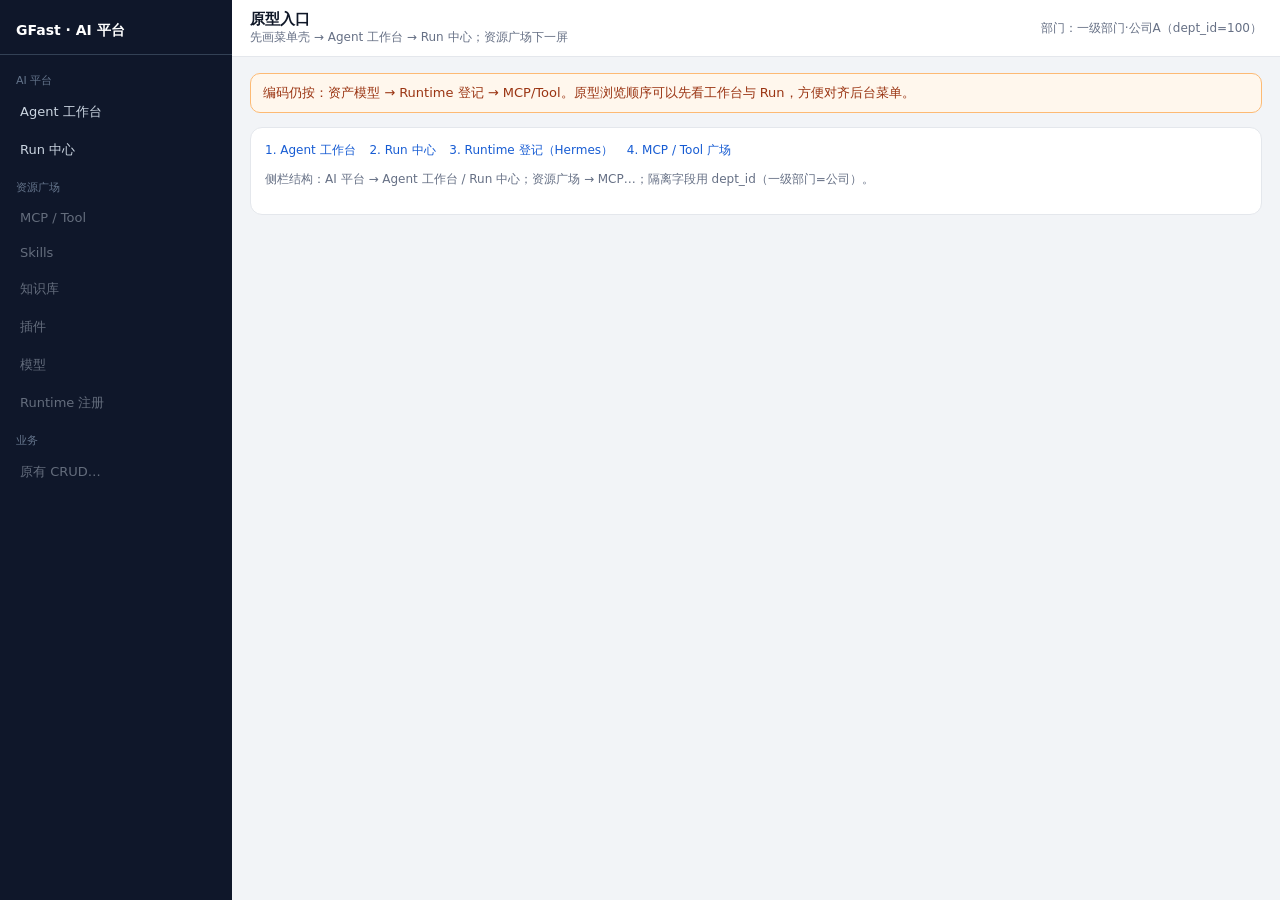
==== prototype/index.html @ 7dce7b86 "docs: remove asset-model; add admin UI prototypes Prototype order: Agent workbench, Run center, then" ====
<!DOCTYPE html>
<html lang="zh-CN">
<head>
  <meta charset="UTF-8" />
  <meta name="viewport" content="width=device-width, initial-scale=1" />
  <title>AI 平台后台原型</title>
  <link rel="stylesheet" href="./_styles.css" />
</head>
<body>
  <div class="app">
    
<aside class="side">
  <div class="logo">GFast · AI 平台</div>
  <div class="g">AI 平台</div>
  <a class="item" href="./agent-workbench.html" data-nav="workbench">Agent 工作台</a>
  <a class="item" href="./run-center.html" data-nav="run">Run 中心</a>
  <div class="g">资源广场</div>
  <a class="item dim" href="./plaza-mcp.html" data-nav="mcp">MCP / Tool</a>
  <a class="item dim" href="#" title="后做">Skills</a>
  <a class="item dim" href="#" title="后做">知识库</a>
  <a class="item dim" href="#" title="后做">插件</a>
  <a class="item dim" href="#" title="后做">模型</a>
  <a class="item dim" href="./runtime.html" data-nav="runtime">Runtime 注册</a>
  <div class="g">业务</div>
  <a class="item dim" href="#">原有 CRUD…</a>
</aside>

    <div class="main">
      <div class="top">
        <div>
          <div class="title">原型入口</div>
          <div class="meta">先画菜单壳 → Agent 工作台 → Run 中心；资源广场下一屏</div>
        </div>
        <div class="meta">部门：一级部门·公司A（dept_id=100）</div>
      </div>
      <div class="content">
        <div class="banner">编码仍按：资产模型 → Runtime 登记 → MCP/Tool。原型浏览顺序可以先看工作台与 Run，方便对齐后台菜单。</div>
        <div class="card">
          <div class="navlinks">
            <a href="./agent-workbench.html">1. Agent 工作台</a>
            <a href="./run-center.html">2. Run 中心</a>
            <a href="./runtime.html">3. Runtime 登记（Hermes）</a>
            <a href="./plaza-mcp.html">4. MCP / Tool 广场</a>
          </div>
          <p class="muted" style="margin-top:12px">侧栏结构：AI 平台 → Agent 工作台 / Run 中心；资源广场 → MCP…；隔离字段用 dept_id（一级部门=公司）。</p>
        </div>
      </div>
    </div>
  </div>
</body>
</html>
---- prototype/_styles.css ----
:root {
  --bg: #f2f4f7; --panel: #fff; --text: #101828; --muted: #667085;
  --border: #e4e7ec; --side: #0f172a; --side2: #1e293b; --brand: #3b82f6;
  --ok: #12b76a; --warn: #f79009; --danger: #f04438;
}
* { box-sizing: border-box; }
body { margin: 0; font-family: "PingFang SC","Noto Sans SC","Microsoft YaHei",system-ui,sans-serif; background: var(--bg); color: var(--text); }
a { color: inherit; text-decoration: none; }
.app { display: grid; grid-template-columns: 232px 1fr; min-height: 100vh; }
.side { background: var(--side); color: #cbd5e1; padding: 12px 0; }
.side .logo { color: #fff; font-weight: 700; padding: 10px 16px 14px; border-bottom: 1px solid #334155; margin-bottom: 8px; font-size: 14px; }
.side .g { padding: 10px 16px 4px; font-size: 11px; color: #64748b; }
.side a.item { display: block; margin: 2px 8px; padding: 9px 12px; border-radius: 8px; font-size: 13px; color: #cbd5e1; }
.side a.item:hover { background: var(--side2); color: #fff; }
.side a.item.on { background: #1d4ed8; color: #fff; }
.side a.item.dim { opacity: .45; }
.main { display: flex; flex-direction: column; min-width: 0; }
.top { background: var(--panel); border-bottom: 1px solid var(--border); padding: 10px 18px; display: flex; justify-content: space-between; align-items: center; }
.top .title { font-weight: 650; font-size: 15px; }
.top .meta { font-size: 12px; color: var(--muted); }
.content { padding: 16px 18px 40px; }
.banner { background: #fff7ed; border: 1px solid #fdba74; color: #9a3412; border-radius: 10px; padding: 10px 12px; font-size: 13px; margin-bottom: 14px; }
.card { background: var(--panel); border: 1px solid var(--border); border-radius: 12px; padding: 14px; margin-bottom: 12px; }
.row { display: flex; gap: 12px; flex-wrap: wrap; }
.col { flex: 1 1 280px; }
label { display: block; font-size: 12px; color: var(--muted); margin-bottom: 4px; }
select, input, textarea {
  width: 100%; border: 1px solid var(--border); border-radius: 8px; padding: 8px 10px; font-size: 13px; background: #fff;
}
textarea { min-height: 110px; resize: vertical; }
.btn { border: 1px solid var(--border); background: #fff; border-radius: 8px; padding: 8px 12px; font-size: 13px; cursor: default; }
.btn.primary { background: #1d4ed8; border-color: #1d4ed8; color: #fff; }
.btn.ghost { background: transparent; }
.toolbar { display: flex; gap: 8px; flex-wrap: wrap; margin: 10px 0; }
table { width: 100%; border-collapse: collapse; font-size: 12.5px; }
th, td { border-bottom: 1px solid var(--border); padding: 9px 8px; text-align: left; vertical-align: top; }
th { color: var(--muted); font-weight: 600; background: #f9fafb; }
.pill { display: inline-block; padding: 1px 8px; border-radius: 999px; font-size: 11px; font-weight: 700; }
.ok { background: #ecfdf3; color: #027a48; }
.run { background: #eff8ff; color: #175cd3; }
.fail { background: #fef3f2; color: #b42318; }
.wait { background: #fffaeb; color: #b54708; }
.muted { color: var(--muted); font-size: 12px; }
.kpi { display: grid; grid-template-columns: repeat(4, 1fr); gap: 10px; margin-bottom: 12px; }
@media (max-width: 900px) { .app { grid-template-columns: 1fr; } .kpi { grid-template-columns: 1fr 1fr; } }
.kpi .card { margin: 0; }
.kpi b { display: block; font-size: 20px; margin-top: 4px; }
.stream {
  background: #0f172a; color: #e2e8f0; border-radius: 10px; padding: 12px; font-size: 12px;
  min-height: 180px; white-space: pre-wrap; line-height: 1.5;
}
.navlinks { font-size: 12px; color: var(--muted); }
.navlinks a { color: #175cd3; margin-right: 10px; }
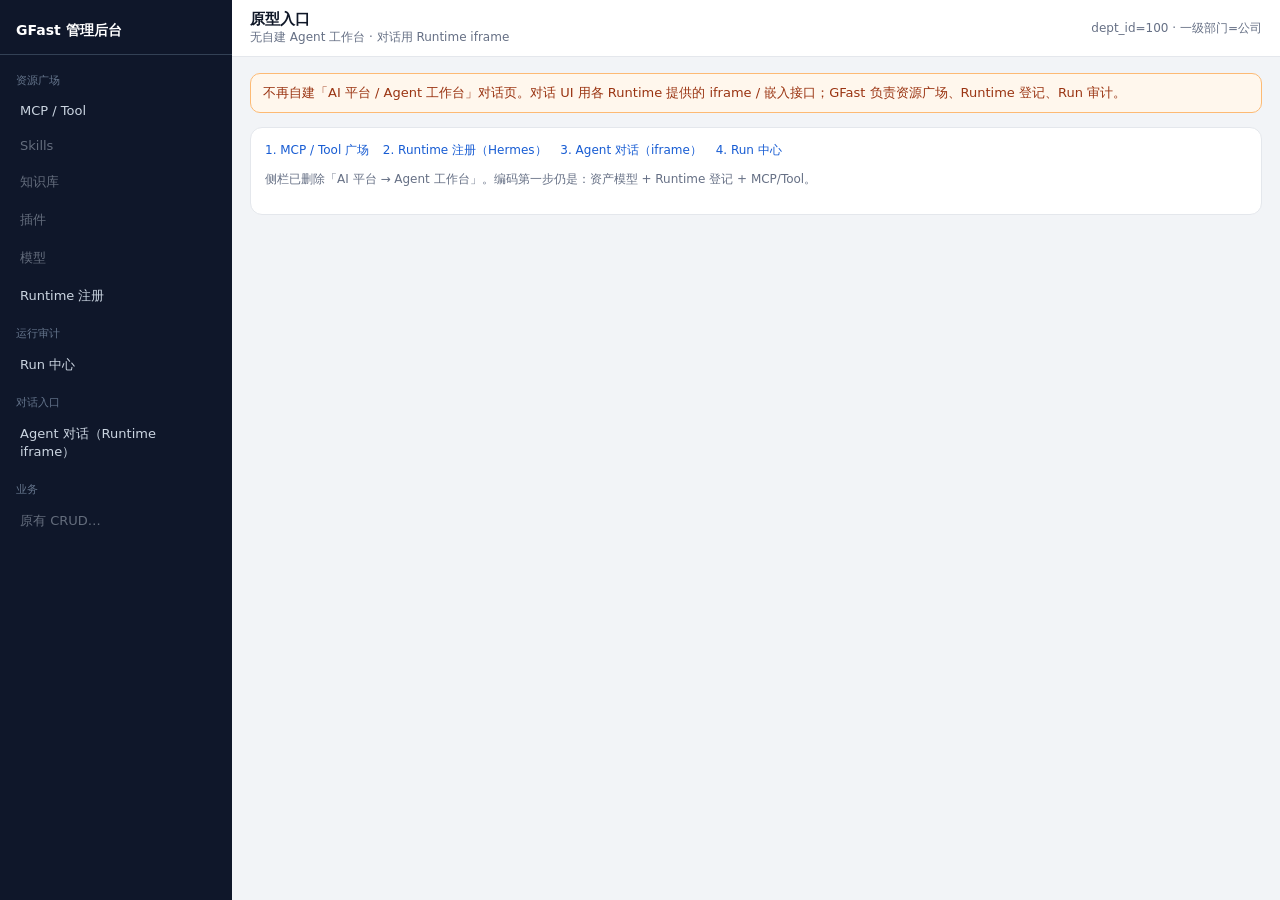
==== commit 9eb31fe3: "docs: drop self-built Agent workbench; use Runtime iframe chat Remove AI平台/Agent工作台 menu; GFast host" ====
--- a/prototype/index.html
+++ b/prototype/index.html
@@ -3,24 +3,25 @@
 <head>
   <meta charset="UTF-8" />
   <meta name="viewport" content="width=device-width, initial-scale=1" />
-  <title>AI 平台后台原型</title>
-  <link rel="stylesheet" href="./_styles.css" />
+  <title>AI 后台原型</title>
+  <link rel="stylesheet" href="./styles.css" />
 </head>
 <body>
   <div class="app">
-    
+
 <aside class="side">
-  <div class="logo">GFast · AI 平台</div>
-  <div class="g">AI 平台</div>
-  <a class="item" href="./agent-workbench.html" data-nav="workbench">Agent 工作台</a>
-  <a class="item" href="./run-center.html" data-nav="run">Run 中心</a>
+  <div class="logo">GFast 管理后台</div>
   <div class="g">资源广场</div>
-  <a class="item dim" href="./plaza-mcp.html" data-nav="mcp">MCP / Tool</a>
+  <a class="item" href="./plaza-mcp.html" data-nav="mcp">MCP / Tool</a>
   <a class="item dim" href="#" title="后做">Skills</a>
   <a class="item dim" href="#" title="后做">知识库</a>
   <a class="item dim" href="#" title="后做">插件</a>
   <a class="item dim" href="#" title="后做">模型</a>
-  <a class="item dim" href="./runtime.html" data-nav="runtime">Runtime 注册</a>
+  <a class="item" href="./runtime.html" data-nav="runtime">Runtime 注册</a>
+  <div class="g">运行审计</div>
+  <a class="item" href="./run-center.html" data-nav="run">Run 中心</a>
+  <div class="g">对话入口</div>
+  <a class="item" href="./chat-iframe.html" data-nav="chat">Agent 对话（Runtime iframe）</a>
   <div class="g">业务</div>
   <a class="item dim" href="#">原有 CRUD…</a>
 </aside>
@@ -29,23 +30,26 @@
       <div class="top">
         <div>
           <div class="title">原型入口</div>
-          <div class="meta">先画菜单壳 → Agent 工作台 → Run 中心；资源广场下一屏</div>
+          <div class="meta">无自建 Agent 工作台 · 对话用 Runtime iframe</div>
         </div>
-        <div class="meta">部门：一级部门·公司A（dept_id=100）</div>
+        <div class="meta">dept_id=100 · 一级部门=公司</div>
       </div>
       <div class="content">
-        <div class="banner">编码仍按：资产模型 → Runtime 登记 → MCP/Tool。原型浏览顺序可以先看工作台与 Run，方便对齐后台菜单。</div>
+
+        <div class="banner">不再自建「AI 平台 / Agent 工作台」对话页。对话 UI 用各 Runtime 提供的 iframe / 嵌入接口；GFast 负责资源广场、Runtime 登记、Run 审计。</div>
         <div class="card">
           <div class="navlinks">
-            <a href="./agent-workbench.html">1. Agent 工作台</a>
-            <a href="./run-center.html">2. Run 中心</a>
-            <a href="./runtime.html">3. Runtime 登记（Hermes）</a>
-            <a href="./plaza-mcp.html">4. MCP / Tool 广场</a>
+            <a href="./plaza-mcp.html">1. MCP / Tool 广场</a>
+            <a href="./runtime.html">2. Runtime 注册（Hermes）</a>
+            <a href="./chat-iframe.html">3. Agent 对话（iframe）</a>
+            <a href="./run-center.html">4. Run 中心</a>
           </div>
-          <p class="muted" style="margin-top:12px">侧栏结构：AI 平台 → Agent 工作台 / Run 中心；资源广场 → MCP…；隔离字段用 dept_id（一级部门=公司）。</p>
+          <p class="muted" style="margin-top:12px">侧栏已删除「AI 平台 → Agent 工作台」。编码第一步仍是：资产模型 + Runtime 登记 + MCP/Tool。</p>
         </div>
+
       </div>
     </div>
   </div>
+  <script>document.querySelectorAll('[data-nav=none]').forEach(e=>{e.classList.add('on');e.classList.remove('dim')})</script>
 </body>
 </html>
--- a/prototype/styles.css
+++ b/prototype/styles.css
@@ -0,0 +1,53 @@
+:root {
+  --bg: #f2f4f7; --panel: #fff; --text: #101828; --muted: #667085;
+  --border: #e4e7ec; --side: #0f172a; --side2: #1e293b; --brand: #3b82f6;
+  --ok: #12b76a; --warn: #f79009; --danger: #f04438;
+}
+* { box-sizing: border-box; }
+body { margin: 0; font-family: "PingFang SC","Noto Sans SC","Microsoft YaHei",system-ui,sans-serif; background: var(--bg); color: var(--text); }
+a { color: inherit; text-decoration: none; }
+.app { display: grid; grid-template-columns: 232px 1fr; min-height: 100vh; }
+.side { background: var(--side); color: #cbd5e1; padding: 12px 0; }
+.side .logo { color: #fff; font-weight: 700; padding: 10px 16px 14px; border-bottom: 1px solid #334155; margin-bottom: 8px; font-size: 14px; }
+.side .g { padding: 10px 16px 4px; font-size: 11px; color: #64748b; }
+.side a.item { display: block; margin: 2px 8px; padding: 9px 12px; border-radius: 8px; font-size: 13px; color: #cbd5e1; }
+.side a.item:hover { background: var(--side2); color: #fff; }
+.side a.item.on { background: #1d4ed8; color: #fff; }
+.side a.item.dim { opacity: .45; }
+.main { display: flex; flex-direction: column; min-width: 0; }
+.top { background: var(--panel); border-bottom: 1px solid var(--border); padding: 10px 18px; display: flex; justify-content: space-between; align-items: center; }
+.top .title { font-weight: 650; font-size: 15px; }
+.top .meta { font-size: 12px; color: var(--muted); }
+.content { padding: 16px 18px 40px; }
+.banner { background: #fff7ed; border: 1px solid #fdba74; color: #9a3412; border-radius: 10px; padding: 10px 12px; font-size: 13px; margin-bottom: 14px; }
+.card { background: var(--panel); border: 1px solid var(--border); border-radius: 12px; padding: 14px; margin-bottom: 12px; }
+.row { display: flex; gap: 12px; flex-wrap: wrap; }
+.col { flex: 1 1 280px; }
+label { display: block; font-size: 12px; color: var(--muted); margin-bottom: 4px; }
+select, input, textarea {
+  width: 100%; border: 1px solid var(--border); border-radius: 8px; padding: 8px 10px; font-size: 13px; background: #fff;
+}
+textarea { min-height: 110px; resize: vertical; }
+.btn { border: 1px solid var(--border); background: #fff; border-radius: 8px; padding: 8px 12px; font-size: 13px; cursor: default; }
+.btn.primary { background: #1d4ed8; border-color: #1d4ed8; color: #fff; }
+.btn.ghost { background: transparent; }
+.toolbar { display: flex; gap: 8px; flex-wrap: wrap; margin: 10px 0; }
+table { width: 100%; border-collapse: collapse; font-size: 12.5px; }
+th, td { border-bottom: 1px solid var(--border); padding: 9px 8px; text-align: left; vertical-align: top; }
+th { color: var(--muted); font-weight: 600; background: #f9fafb; }
+.pill { display: inline-block; padding: 1px 8px; border-radius: 999px; font-size: 11px; font-weight: 700; }
+.ok { background: #ecfdf3; color: #027a48; }
+.run { background: #eff8ff; color: #175cd3; }
+.fail { background: #fef3f2; color: #b42318; }
+.wait { background: #fffaeb; color: #b54708; }
+.muted { color: var(--muted); font-size: 12px; }
+.kpi { display: grid; grid-template-columns: repeat(4, 1fr); gap: 10px; margin-bottom: 12px; }
+@media (max-width: 900px) { .app { grid-template-columns: 1fr; } .kpi { grid-template-columns: 1fr 1fr; } }
+.kpi .card { margin: 0; }
+.kpi b { display: block; font-size: 20px; margin-top: 4px; }
+.stream {
+  background: #0f172a; color: #e2e8f0; border-radius: 10px; padding: 12px; font-size: 12px;
+  min-height: 180px; white-space: pre-wrap; line-height: 1.5;
+}
+.navlinks { font-size: 12px; color: var(--muted); }
+.navlinks a { color: #175cd3; margin-right: 10px; }
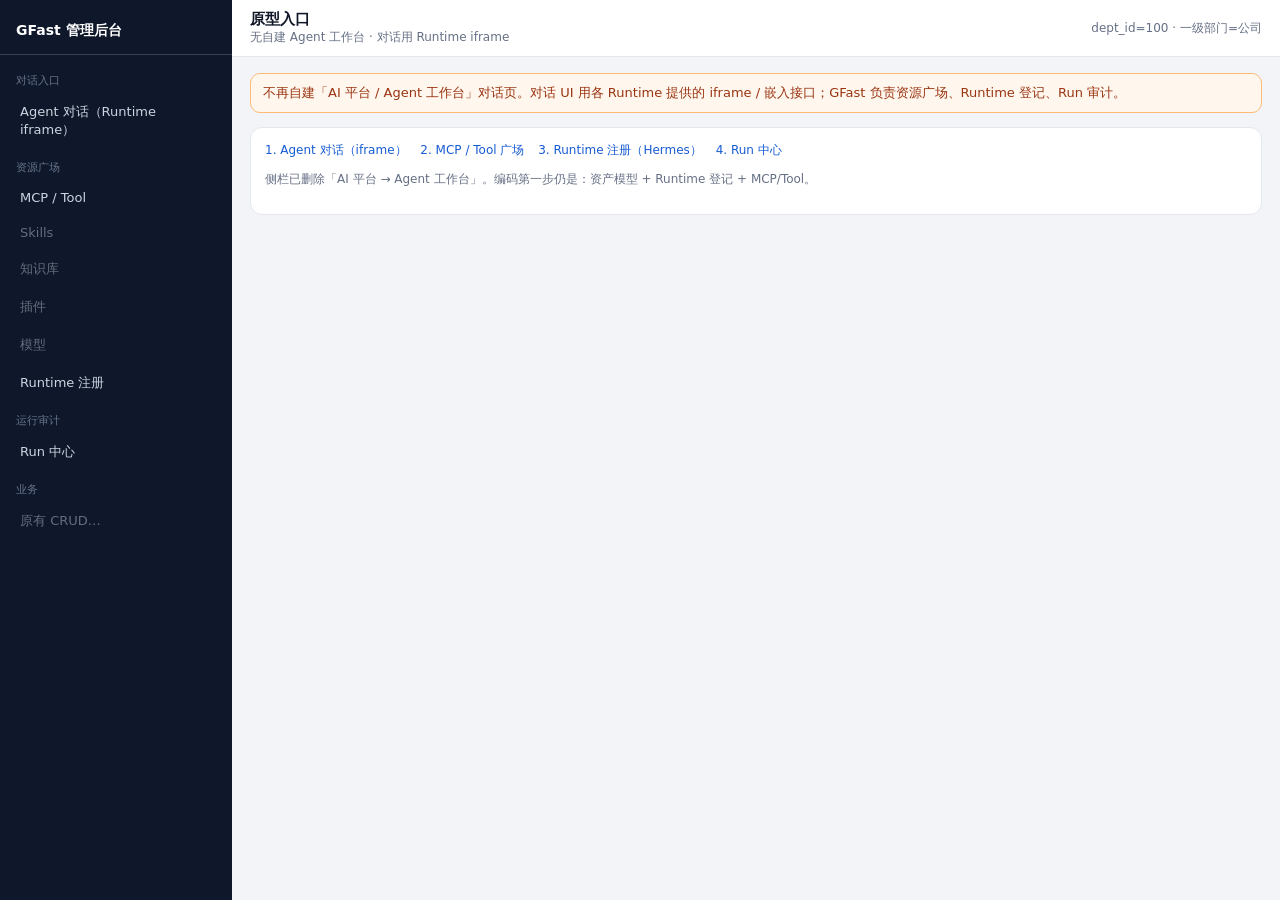
==== commit b2be930a: "docs: move chat entry to top of prototype sidebar" ====
--- a/prototype/index.html
+++ b/prototype/index.html
@@ -11,6 +11,8 @@
 
 <aside class="side">
   <div class="logo">GFast 管理后台</div>
+  <div class="g">对话入口</div>
+  <a class="item" href="./chat-iframe.html" data-nav="chat">Agent 对话（Runtime iframe）</a>
   <div class="g">资源广场</div>
   <a class="item" href="./plaza-mcp.html" data-nav="mcp">MCP / Tool</a>
   <a class="item dim" href="#" title="后做">Skills</a>
@@ -20,8 +22,6 @@
   <a class="item" href="./runtime.html" data-nav="runtime">Runtime 注册</a>
   <div class="g">运行审计</div>
   <a class="item" href="./run-center.html" data-nav="run">Run 中心</a>
-  <div class="g">对话入口</div>
-  <a class="item" href="./chat-iframe.html" data-nav="chat">Agent 对话（Runtime iframe）</a>
   <div class="g">业务</div>
   <a class="item dim" href="#">原有 CRUD…</a>
 </aside>
@@ -39,9 +39,9 @@
         <div class="banner">不再自建「AI 平台 / Agent 工作台」对话页。对话 UI 用各 Runtime 提供的 iframe / 嵌入接口；GFast 负责资源广场、Runtime 登记、Run 审计。</div>
         <div class="card">
           <div class="navlinks">
-            <a href="./plaza-mcp.html">1. MCP / Tool 广场</a>
-            <a href="./runtime.html">2. Runtime 注册（Hermes）</a>
-            <a href="./chat-iframe.html">3. Agent 对话（iframe）</a>
+            <a href="./chat-iframe.html">1. Agent 对话（iframe）</a>
+            <a href="./plaza-mcp.html">2. MCP / Tool 广场</a>
+            <a href="./runtime.html">3. Runtime 注册（Hermes）</a>
             <a href="./run-center.html">4. Run 中心</a>
           </div>
           <p class="muted" style="margin-top:12px">侧栏已删除「AI 平台 → Agent 工作台」。编码第一步仍是：资产模型 + Runtime 登记 + MCP/Tool。</p>
